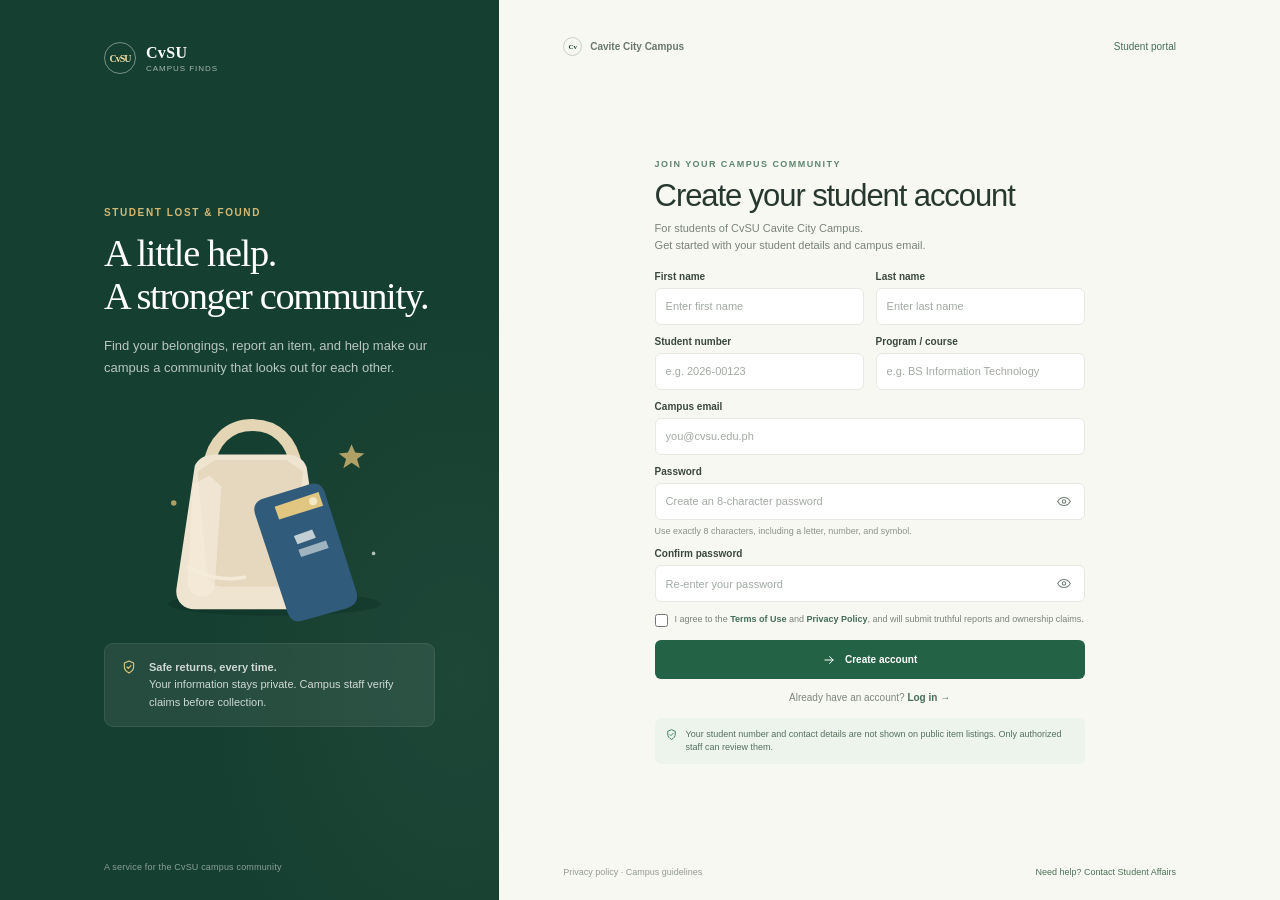
==== register.html @ 8b63ada3 "Add files via upload" ====
<!doctype html>
<html lang="en">
<head>
  <meta charset="utf-8">
  <meta name="viewport" content="width=device-width, initial-scale=1">
  <meta name="theme-color" content="#153f30">
  <title>Create an account | Campus Finds</title>
  <link rel="stylesheet" href="style.css">
</head>
<body>
  <div class="page">
    <aside class="story" aria-labelledby="story-heading">
      <a class="brand" href="index.html" aria-label="Campus Finds home">
        <span class="brand-seal" aria-hidden="true">CvSU</span>
        <span class="brand-copy">
          <span class="brand-name">CvSU</span>
          <span class="brand-caption">Campus Finds</span>
        </span>
      </a>

      <div class="story-content">
        <p class="eyebrow">Student lost &amp; found</p>
        <h1 id="story-heading">A little help.<br>A stronger community.</h1>
        <p class="story-description">Find your belongings, report an item, and help make our campus a community that looks out for each other.</p>

        <svg class="illustration" viewBox="0 0 360 245" role="img" aria-labelledby="illustration-title">
          <title id="illustration-title">A canvas tote bag and a found student ID card</title>
          <ellipse cx="185" cy="218" rx="116" ry="13" fill="#092a20" opacity=".35"/>
          <path d="M113 69c4-29 22-46 48-46s43 17 48 46" fill="none" stroke="#e4d5b4" stroke-width="13" stroke-linecap="round"/>
          <path d="M98 67c4-8 12-12 22-12h78c11 0 19 5 22 14l20 132c2 13-7 23-20 23H98c-13 0-22-10-20-23L98 67Z" fill="#eee4cf"/>
          <path d="m101 74 19-13h78l18 13-11 110c-1 9-7 15-16 15h-62c-9 0-15-6-16-15L101 74Z" fill="#e5d8bf"/>
          <path d="m96 88 18-10 13 12-7 106c-1 8-4 13-11 14-10 1-20-5-19-17L96 88Z" fill="#f5ecda" opacity=".7"/>
          <path d="M219 89c10-5 18-2 21 8l34 107c3 10-1 16-11 19l-46 13c-9 3-15 0-18-9l-35-106c-3-9 0-15 9-18l46-14Z" fill="#315b7a"/>
          <path d="m185 112 48-16 5 15-48 15-5-14Z" fill="#e0c681"/>
          <circle cx="227" cy="106" r="4.4" fill="#f4e7c4"/>
          <path d="m206 144 20-7 4 9-20 7-4-9Z" fill="#dce5e6" opacity=".85"/>
          <path d="m211 159 30-10 3 8-30 10-3-8Z" fill="#dce5e6" opacity=".65"/>
          <path d="M91 178c21 12 41 15 61 11" fill="none" stroke="#f5ecda" stroke-width="4" stroke-linecap="round" opacity=".9"/>
          <path d="m269 44 4 9 10 1-8 6 3 10-9-6-9 6 3-10-8-6 10-1 4-9Z" fill="#d4b873" opacity=".8"/>
          <circle cx="75" cy="108" r="3" fill="#d4b873" opacity=".8"/>
          <circle cx="293" cy="163" r="2" fill="#fff" opacity=".65"/>
        </svg>

        <div class="story-note">
          <span class="note-icon" aria-hidden="true">
            <svg viewBox="0 0 24 24" fill="none">
              <path d="M12 3 5 6v5c0 4.7 2.9 8.1 7 10 4.1-1.9 7-5.3 7-10V6l-7-3Z" stroke="currentColor" stroke-width="1.6" stroke-linejoin="round"/>
              <path d="m9 12 2 2 4-4" stroke="currentColor" stroke-width="1.6" stroke-linecap="round" stroke-linejoin="round"/>
            </svg>
          </span>
          <span><strong>Safe returns, every time.</strong><br>Your information stays private. Campus staff verify claims before collection.</span>
        </div>
      </div>

      <footer class="story-footer">A service for the CvSU campus community</footer>
    </aside>

    <main class="main">
      <header class="topbar">
        <span class="topbar-campus"><span class="mini-seal" aria-hidden="true">Cv</span> Cavite City Campus</span>
        <a href="index.html">Student portal</a>
      </header>

      <section class="login-area register-area" aria-labelledby="register-heading">
        <div class="register-card">
          <p class="eyebrow">Join your campus community</p>
          <h2 id="register-heading">Create your student account</h2>
          <p class="login-intro">For students of CvSU Cavite City Campus.<br>Get started with your student details and campus email.</p>

          <form id="register-form">
            <div class="register-grid">
              <div class="field">
                <label for="first-name">First name</label>
                <input id="first-name" name="firstName" type="text" autocomplete="given-name" placeholder="Enter first name" required>
              </div>

              <div class="field">
                <label for="last-name">Last name</label>
                <input id="last-name" name="lastName" type="text" autocomplete="family-name" placeholder="Enter last name" required>
              </div>

              <div class="field">
                <label for="student-number">Student number</label>
                <input id="student-number" name="studentNumber" type="text" autocomplete="off" placeholder="e.g. 2026-00123" required>
              </div>

              <div class="field">
                <label for="program">Program / course</label>
                <input id="program" name="program" type="text" autocomplete="organization-title" placeholder="e.g. BS Information Technology" required>
              </div>
            </div>

            <div class="field">
              <label for="campus-email">Campus email</label>
              <input id="campus-email" name="email" type="email" autocomplete="email" placeholder="you@cvsu.edu.ph" pattern=".+@cvsu\.edu\.ph" title="Use your CvSU campus email address." required>
            </div>

            <div class="field">
              <label for="register-password">Password</label>
              <div class="input-wrap">
                <input class="password-input" id="register-password" name="password" type="password" autocomplete="new-password" placeholder="Create an 8-character password" minlength="8" maxlength="8" pattern="(?=.{8}$)(?=.*[A-Za-z])(?=.*[0-9])(?=.*[^A-Za-z0-9]).{8}" title="Use exactly 8 characters, including a letter, number, and symbol." required>
                <button class="visibility-toggle" type="button" data-password-target="register-password" aria-label="Show password" aria-pressed="false">
                  <svg viewBox="0 0 24 24" fill="none" aria-hidden="true">
                    <path d="M2.5 12s3.3-6 9.5-6 9.5 6 9.5 6-3.3 6-9.5 6-9.5-6-9.5-6Z" stroke="currentColor" stroke-width="1.6" stroke-linejoin="round"/>
                    <circle cx="12" cy="12" r="2.5" stroke="currentColor" stroke-width="1.6"/>
                  </svg>
                </button>
              </div>
              <p class="field-hint">Use exactly 8 characters, including a letter, number, and symbol.</p>
            </div>

            <div class="field">
              <label for="confirm-password">Confirm password</label>
              <div class="input-wrap">
                <input class="password-input" id="confirm-password" name="confirmPassword" type="password" autocomplete="new-password" placeholder="Re-enter your password" minlength="8" maxlength="8" required>
                <button class="visibility-toggle" type="button" data-password-target="confirm-password" aria-label="Show password" aria-pressed="false">
                  <svg viewBox="0 0 24 24" fill="none" aria-hidden="true">
                    <path d="M2.5 12s3.3-6 9.5-6 9.5 6 9.5 6-3.3 6-9.5 6-9.5-6-9.5-6Z" stroke="currentColor" stroke-width="1.6" stroke-linejoin="round"/>
                    <circle cx="12" cy="12" r="2.5" stroke="currentColor" stroke-width="1.6"/>
                  </svg>
                </button>
              </div>
            </div>

            <label class="terms-consent" for="terms-consent">
              <input id="terms-consent" name="termsConsent" type="checkbox" required>
              <span>I agree to the <a href="#terms">Terms of Use</a> and <a href="#privacy">Privacy Policy</a>, and will submit truthful reports and ownership claims.</span>
            </label>

            <button class="submit-button" type="submit">
              <svg viewBox="0 0 24 24" fill="none" aria-hidden="true">
                <path d="M5 12h14m-6-6 6 6-6 6" stroke="currentColor" stroke-width="1.7" stroke-linecap="round" stroke-linejoin="round"/>
              </svg>
              Create account
            </button>
            <p class="form-message" id="register-message" role="status" aria-live="polite"></p>
          </form>

          <p class="signup-prompt">Already have an account? <a class="text-link" href="index.html">Log in →</a></p>

          <div class="register-note">
            <svg viewBox="0 0 24 24" fill="none" aria-hidden="true">
              <path d="M12 3 5 6v5c0 4.7 2.9 8.1 7 10 4.1-1.9 7-5.3 7-10V6l-7-3Z" stroke="currentColor" stroke-width="1.6" stroke-linejoin="round"/>
              <path d="m9 12 2 2 4-4" stroke="currentColor" stroke-width="1.6" stroke-linecap="round" stroke-linejoin="round"/>
            </svg>
            <span>Your student number and contact details are not shown on public item listings. Only authorized staff can review them.</span>
          </div>
        </div>
      </section>

      <footer class="main-footer">
        <span>Privacy policy · Campus guidelines</span>
        <span class="terms"><a href="#help">Need help? Contact Student Affairs</a></span>
      </footer>
    </main>
  </div>

  <script>
    const accountsStorageKey = "campus-finds-accounts";
    const profileStorageKey = "campus-finds-student-profile";
    const registerForm = document.querySelector("#register-form");
    const passwordInput = document.querySelector("#register-password");
    const confirmPasswordInput = document.querySelector("#confirm-password");
    const registerMessage = document.querySelector("#register-message");

    document.querySelectorAll("[data-password-target]").forEach((toggle) => {
      toggle.addEventListener("click", () => {
        const target = document.getElementById(toggle.dataset.passwordTarget);
        const showingPassword = target.type === "password";
        target.type = showingPassword ? "text" : "password";
        toggle.setAttribute("aria-pressed", String(showingPassword));
        toggle.setAttribute("aria-label", showingPassword ? "Hide password" : "Show password");
      });
    });

    confirmPasswordInput.addEventListener("input", () => {
      confirmPasswordInput.setCustomValidity(
        confirmPasswordInput.value === passwordInput.value ? "" : "Passwords do not match."
      );
    });

    passwordInput.addEventListener("input", () => {
      confirmPasswordInput.dispatchEvent(new Event("input"));
    });

    function readAccounts() {
      const savedAccounts = localStorage.getItem(accountsStorageKey);
      if (!savedAccounts) {
        return [];
      }

      const accounts = JSON.parse(savedAccounts);
      if (!Array.isArray(accounts)) {
        throw new Error("Saved account data has an unexpected format.");
      }
      return accounts;
    }

    async function hashPassword(password, salt) {
      const encoded = new TextEncoder().encode(`${salt}:${password}`);
      const digest = await crypto.subtle.digest("SHA-256", encoded);
      return Array.from(new Uint8Array(digest), (byte) => byte.toString(16).padStart(2, "0")).join("");
    }

    registerForm.addEventListener("submit", async (event) => {
      event.preventDefault();
      registerMessage.textContent = "";
      registerMessage.classList.remove("error");

      if (passwordInput.value !== confirmPasswordInput.value) {
        confirmPasswordInput.setCustomValidity("Passwords do not match.");
        confirmPasswordInput.reportValidity();
        return;
      }

      try {
        const formData = new FormData(registerForm);
        const profile = {
          firstName: String(formData.get("firstName")).trim(),
          lastName: String(formData.get("lastName")).trim(),
          studentNumber: String(formData.get("studentNumber")).trim(),
          program: String(formData.get("program")).trim(),
          email: String(formData.get("email")).trim().toLowerCase()
        };
        const accounts = readAccounts();

        if (accounts.some((account) => account.email === profile.email)) {
          registerMessage.textContent = "An account with this email already exists. Please log in instead.";
          registerMessage.classList.add("error");
          return;
        }
        if (accounts.some((account) => account.studentNumber === profile.studentNumber)) {
          registerMessage.textContent = "An account with this student number already exists.";
          registerMessage.classList.add("error");
          return;
        }

        const saltBytes = crypto.getRandomValues(new Uint8Array(16));
        const salt = Array.from(saltBytes, (byte) => byte.toString(16).padStart(2, "0")).join("");
        const passwordHash = await hashPassword(passwordInput.value, salt);
        accounts.push({ ...profile, salt, passwordHash });
        localStorage.setItem(accountsStorageKey, JSON.stringify(accounts));
        localStorage.setItem(profileStorageKey, JSON.stringify(profile));
        window.location.href = "index.html?registered=1";
      } catch (error) {
        console.error("Unable to register the student account.", error);
        registerMessage.textContent = "Could not create your account in this browser. Check browser storage settings and try again.";
        registerMessage.classList.add("error");
      }
    });
  </script>
</body>
</html>
---- style.css ----
:root {
  color-scheme: light;
  --forest: #153f30;
  --forest-deep: #103629;
  --cream: #f8f8f2;
  --ink: #26372f;
  --muted: #78837b;
  --line: #e5e9e2;
  --gold: #d4b873;
  font-family: Inter, "Segoe UI", Arial, sans-serif;
  font-synthesis: none;
  text-rendering: optimizeLegibility;
  -webkit-font-smoothing: antialiased;
  -moz-osx-font-smoothing: grayscale;
}

* {
  box-sizing: border-box;
}

body {
  min-width: 320px;
  min-height: 100vh;
  margin: 0;
  color: var(--ink);
  background: var(--cream);
}

a {
  color: inherit;
}

button,
input {
  font: inherit;
}

.page {
  display: grid;
  grid-template-columns: minmax(320px, 39%) 1fr;
  min-height: 100vh;
}

.story {
  position: relative;
  display: flex;
  min-height: 100vh;
  flex-direction: column;
  overflow: hidden;
  padding: 42px clamp(32px, 5vw, 76px) 28px;
  color: #fff;
  background:
    radial-gradient(ellipse at 92% 75%, rgb(255 255 255 / 4%), transparent 40%),
    var(--forest);
}

.brand {
  display: inline-flex;
  width: fit-content;
  align-items: center;
  gap: 10px;
  color: inherit;
  text-decoration: none;
}

.brand-seal {
  display: grid;
  width: 32px;
  height: 32px;
  place-items: center;
  border: 1px solid rgb(255 255 255 / 42%);
  border-radius: 50%;
  color: #f0dda3;
  font-family: Georgia, serif;
  font-size: 10px;
  font-weight: 700;
  letter-spacing: -1px;
}

.brand-copy {
  display: grid;
  gap: 2px;
}

.brand-name {
  font-family: Georgia, "Times New Roman", serif;
  font-size: 16px;
  font-weight: 700;
  letter-spacing: .02em;
}

.brand-caption {
  color: rgb(255 255 255 / 62%);
  font-size: 8px;
  letter-spacing: .12em;
  text-transform: uppercase;
}

.story-content {
  width: min(100%, 390px);
  margin: auto 0;
  padding: 46px 0 20px;
}

.eyebrow {
  margin: 0 0 14px;
  color: var(--gold);
  font-size: 10px;
  font-weight: 700;
  letter-spacing: .16em;
  text-transform: uppercase;
}

.story h1 {
  max-width: 350px;
  margin: 0;
  font-family: Georgia, "Times New Roman", serif;
  font-size: clamp(30px, 3vw, 43px);
  font-weight: 500;
  letter-spacing: -.035em;
  line-height: 1.12;
}

.story-description {
  max-width: 340px;
  margin: 17px 0 0;
  color: rgb(255 255 255 / 70%);
  font-size: 13px;
  line-height: 1.75;
}

.illustration {
  display: block;
  width: min(100%, 330px);
  height: auto;
  margin: 24px auto 14px;
  overflow: visible;
}

.story-note {
  display: flex;
  max-width: 350px;
  align-items: flex-start;
  gap: 12px;
  padding: 15px 16px;
  border: 1px solid rgb(255 255 255 / 8%);
  border-radius: 9px;
  background: rgb(255 255 255 / 7%);
  color: rgb(255 255 255 / 78%);
  font-size: 11px;
  line-height: 1.6;
}

.note-icon {
  flex: 0 0 auto;
  color: #e4cf8b;
}

.note-icon svg {
  display: block;
  width: 16px;
  height: 16px;
}

.story-footer {
  margin-top: 28px;
  color: rgb(255 255 255 / 50%);
  font-size: 9px;
  letter-spacing: .02em;
}

.main {
  display: flex;
  min-width: 0;
  min-height: 100vh;
  flex-direction: column;
  padding: 37px clamp(30px, 5vw, 76px) 23px;
  background: var(--cream);
}

.topbar {
  display: flex;
  align-items: center;
  justify-content: space-between;
  color: #68786e;
  font-size: 10px;
}

.topbar-campus {
  display: inline-flex;
  align-items: center;
  gap: 8px;
  font-weight: 600;
}

.mini-seal {
  display: inline-grid;
  width: 19px;
  height: 19px;
  place-items: center;
  border: 1px solid #c7d0c7;
  border-radius: 50%;
  color: var(--forest);
  font-family: Georgia, serif;
  font-size: 7px;
  font-weight: 700;
}

.topbar a,
.text-link {
  color: #456e59;
  text-decoration: none;
}

.login-portals {
  display: inline-flex;
  align-items: center;
  gap: 14px;
}

.login-portals a:last-child {
  color: #7a806d;
  font-size: 9px;
}

.topbar a:hover,
.text-link:hover,
.terms a:hover {
  text-decoration: underline;
  text-underline-offset: 3px;
}

.login-area {
  display: grid;
  flex: 1;
  align-items: center;
  justify-items: center;
  padding: 54px 0;
}

.login-card {
  width: min(100%, 400px);
}

.register-area {
  padding: 26px 0;
}

.register-card {
  width: min(100%, 430px);
}

.register-card .eyebrow {
  margin-bottom: 9px;
  color: #5c866c;
  font-size: 9px;
}

.register-card h2 {
  margin: 0;
  color: #26382f;
  font-size: clamp(25px, 2.5vw, 31px);
  font-weight: 500;
  letter-spacing: -.035em;
  line-height: 1.15;
}

.register-card .login-intro {
  margin: 7px 0 16px;
  font-size: 11px;
  line-height: 1.55;
}

.register-grid {
  display: grid;
  grid-template-columns: repeat(2, minmax(0, 1fr));
  column-gap: 12px;
}

.register-card .field {
  margin-bottom: 11px;
}

.register-card .field label {
  margin-bottom: 6px;
  font-size: 10px;
}

.register-card .field input[type="email"],
.register-card .field input[type="password"],
.register-card .field input[type="text"] {
  height: 37px;
  padding: 0 10px;
  font-size: 11px;
}

.register-card .password-input {
  padding-right: 40px !important;
}

.register-card .visibility-toggle {
  right: 8px;
}

.field-hint {
  margin: 5px 0 0;
  color: #89938b;
  font-size: 9px;
  line-height: 1.4;
}

.terms-consent {
  display: flex;
  align-items: flex-start;
  gap: 7px;
  margin: 2px 0 13px;
  color: #78837b;
  font-size: 9px;
  line-height: 1.45;
}

.terms-consent input {
  flex: 0 0 auto;
  width: 13px;
  height: 13px;
  margin: 1px 0 0;
  accent-color: var(--forest);
}

.terms-consent a {
  color: #456e59;
  font-weight: 600;
  text-decoration: none;
}

.register-card .submit-button {
  min-height: 39px;
  font-size: 10px;
}

.register-card .signup-prompt {
  margin-top: 13px;
}

.register-note {
  display: flex;
  align-items: flex-start;
  gap: 8px;
  margin-top: 15px;
  padding: 10px;
  border-radius: 6px;
  background: #edf4eb;
  color: #54715d;
  font-size: 9px;
  line-height: 1.45;
}

.register-note svg {
  flex: 0 0 auto;
  width: 13px;
  height: 13px;
  color: #28734e;
}

.login-card .eyebrow {
  margin-bottom: 10px;
  color: #5c866c;
  font-size: 9px;
}

.login-card h2 {
  margin: 0;
  color: #26382f;
  font-family: Georgia, "Times New Roman", serif;
  font-size: clamp(28px, 3vw, 37px);
  font-weight: 500;
  letter-spacing: -.035em;
  line-height: 1.15;
}

.login-intro {
  margin: 9px 0 27px;
  color: var(--muted);
  font-size: 12px;
  line-height: 1.7;
}

.field {
  margin-bottom: 18px;
}

.field label {
  display: block;
  margin-bottom: 8px;
  color: #39483f;
  font-size: 11px;
  font-weight: 650;
}

.input-wrap {
  position: relative;
}

.field input[type="email"],
.field input[type="password"],
.field input[type="text"] {
  display: block;
  width: 100%;
  height: 43px;
  padding: 0 13px;
  border: 1px solid var(--line);
  border-radius: 6px;
  outline: none;
  background: #fff;
  color: #28382f;
  font-size: 12px;
  transition: border-color .15s ease, box-shadow .15s ease;
}

.field input::placeholder {
  color: #a2aaa3;
}

.field input:focus {
  border-color: #6f947c;
  box-shadow: 0 0 0 3px rgb(72 117 87 / 12%);
}

.password-input {
  padding-right: 49px !important;
}

.visibility-toggle {
  position: absolute;
  top: 50%;
  right: 12px;
  display: inline-grid;
  width: 25px;
  height: 25px;
  place-items: center;
  padding: 0;
  transform: translateY(-50%);
  border: 0;
  background: transparent;
  color: #718077;
  cursor: pointer;
}

.visibility-toggle svg {
  width: 16px;
  height: 16px;
}

.form-options {
  display: flex;
  align-items: center;
  justify-content: space-between;
  gap: 12px;
  margin: 1px 0 21px;
  font-size: 10px;
}

.remember {
  display: inline-flex;
  align-items: center;
  gap: 7px;
  color: #67736b;
  cursor: pointer;
}

.remember input {
  width: 13px;
  height: 13px;
  margin: 0;
  accent-color: var(--forest);
}

.text-link {
  font-size: 10px;
  font-weight: 600;
}

.submit-button {
  display: inline-flex;
  width: 100%;
  min-height: 45px;
  align-items: center;
  justify-content: center;
  gap: 9px;
  border: 0;
  border-radius: 6px;
  background: #246246;
  color: #fff;
  cursor: pointer;
  font-size: 11px;
  font-weight: 650;
  transition: background .15s ease, transform .15s ease;
}

.submit-button:hover {
  background: #1b5139;
}

.submit-button:active {
  transform: translateY(1px);
}

.submit-button svg {
  width: 14px;
  height: 14px;
}

.form-message {
  min-height: 0;
  margin: 0;
  color: #9b4c36;
  font-size: 11px;
  line-height: 1.5;
}

.form-message.success {
  color: #32704b;
}

.form-message:not(:empty) {
  margin-top: 12px;
}

.signup-prompt {
  margin: 21px 0 0;
  color: #7d877f;
  font-size: 10px;
  text-align: center;
}

.signup-prompt a {
  font-weight: 650;
}

.security-note {
  display: flex;
  align-items: flex-start;
  gap: 9px;
  margin-top: 29px;
  color: #89938b;
  font-size: 9px;
  line-height: 1.6;
}

.security-note svg {
  flex: 0 0 auto;
  width: 14px;
  height: 14px;
  margin-top: 1px;
  color: #67836e;
}

.main-footer {
  display: flex;
  align-items: center;
  justify-content: space-between;
  gap: 20px;
  color: #929b92;
  font-size: 9px;
}

.main-footer a {
  color: #4b7358;
  text-decoration: none;
}

:focus-visible {
  outline: 3px solid #b5a05f;
  outline-offset: 3px;
}

@media (min-width: 1200px) {
  .story {
    padding-left: max(64px, calc((100vw - 1200px) / 2 + 64px));
  }

  .main {
    padding-right: max(64px, calc((100vw - 1200px) / 2 + 64px));
  }
}

@media (max-width: 760px) {
  .page {
    grid-template-columns: minmax(270px, 40%) 1fr;
  }

  .story {
    padding: 30px 25px 22px;
  }

  .main {
    padding: 28px 25px 20px;
  }

  .illustration {
    margin-top: 12px;
  }

  .login-area {
    padding: 38px 0;
  }

  .register-area {
    padding: 30px 0;
  }
}

@media (max-width: 600px) {
  .page {
    display: flex;
    flex-direction: column;
  }

  .story {
    min-height: auto;
    padding: 24px 24px 22px;
  }

  .story-content {
    width: 100%;
    margin: 30px 0 0;
    padding: 0;
  }

  .story h1 {
    max-width: 320px;
    font-size: 32px;
  }

  .story-description {
    max-width: 420px;
    margin-top: 10px;
    font-size: 12px;
  }

  .illustration {
    position: absolute;
    right: 12px;
    bottom: 7px;
    width: 145px;
    margin: 0;
    opacity: .92;
  }

  .story-note,
  .story-footer {
    display: none;
  }

  .main {
    min-height: 620px;
    flex: 1;
    padding: 24px 24px 18px;
  }

  .register-grid {
    column-gap: 10px;
  }

  .login-area {
    padding: 46px 0;
  }

  .login-card h2 {
    font-size: 32px;
  }

  .main-footer {
    flex-wrap: wrap;
    font-size: 8px;
  }
}

@media (max-width: 380px) {
  .story {
    padding-right: 18px;
    padding-left: 18px;
  }

  .main {
    padding-right: 18px;
    padding-left: 18px;
  }

  .illustration {
    right: -14px;
    width: 125px;
    opacity: .7;
  }
}

.dashboard-body {
  min-width: 320px;
  background: #f4f6f2;
}

.dashboard {
  display: grid;
  min-height: 100vh;
  grid-template-columns: 218px minmax(0, 1fr);
}

.dashboard-sidebar {
  position: sticky;
  top: 0;
  display: flex;
  height: 100vh;
  flex-direction: column;
  padding: 25px 18px 15px;
  background: #153f30;
  color: #fff;
}

.dashboard-sidebar .brand {
  margin: 0 4px 32px;
}

.dashboard-sidebar .brand-name {
  font-family: inherit;
  font-size: 18px;
}

.dashboard-campus-tag {
  color: #e2ca82;
  font-size: 7px;
  font-weight: 500;
  text-transform: uppercase;
}

.dashboard-sidebar .brand-caption {
  font-size: 8px;
  line-height: 1.6;
  letter-spacing: .02em;
  text-transform: none;
}

.dashboard-nav-group {
  display: grid;
  gap: 12px;
}

.dashboard-product {
  display: grid;
  gap: 5px;
  padding: 0 4px 10px;
  color: #fff;
  text-decoration: none;
}

.dashboard-product strong {
  font-size: 13px;
}

.dashboard-product span,
.dashboard-nav-label {
  color: #b8c9bf;
  font-size: 8px;
  text-transform: uppercase;
}

.dashboard-nav-label {
  margin: 0 4px -5px;
  color: #d2c280;
}

.dashboard-nav {
  display: grid;
  gap: 5px;
}

.dashboard-nav a {
  display: flex;
  min-height: 33px;
  align-items: center;
  gap: 9px;
  padding: 0 10px;
  border-radius: 5px;
  color: #d4e0d8;
  font-size: 10px;
  text-decoration: none;
}

.dashboard-nav a span {
  width: 14px;
  font-size: 14px;
  text-align: center;
}

.dashboard-nav a:hover,
.dashboard-nav a.active {
  background: #285b43;
  color: #fff;
}

.dashboard-sidebar-bottom {
  margin-top: auto;
}

.dashboard-tip {
  display: grid;
  gap: 8px;
  padding: 11px;
  border: 1px solid rgb(255 255 255 / 9%);
  border-radius: 7px;
  background: rgb(255 255 255 / 5%);
  font-size: 9px;
}

.dashboard-tip > span {
  color: #dec87b;
  font-size: 16px;
}

.dashboard-tip p {
  margin: 0;
  color: #bfd0c6;
  line-height: 1.5;
}

.dashboard-tip a,
.dashboard-help {
  color: #d5c57f;
  font-size: 8px;
  text-decoration: none;
}

.dashboard-help {
  display: block;
  margin: 15px 3px 0;
  color: #b8c9bf;
}

.dashboard-main {
  min-width: 0;
}

.dashboard-topbar {
  display: flex;
  min-height: 56px;
  align-items: center;
  justify-content: space-between;
  gap: 15px;
  padding: 0 28px;
  border-bottom: 1px solid #e8ebe5;
  background: #fff;
}

.dashboard-campus-name,
.dashboard-user {
  display: flex;
  align-items: center;
  gap: 9px;
  color: #45584c;
  font-size: 9px;
}

.admin-portal-link {
  color: #55755e;
  font-size: 8px;
  text-decoration: none;
}

.admin-portal-link:hover {
  text-decoration: underline;
}

.dashboard-topbar .mini-seal {
  width: 17px;
  height: 17px;
}

.portal-pill {
  padding: 4px 7px;
  border-radius: 9px;
  background: #edf4eb;
  color: #55755e;
  font-size: 7px;
}

.dashboard-user {
  gap: 10px;
}

.dashboard-profile-link {
  display: flex;
  align-items: center;
  gap: 8px;
  border-radius: 5px;
  color: inherit;
  text-decoration: none;
}

.dashboard-profile-link:hover .user-name {
  color: #286345;
}

.notification-button {
  border: 0;
  background: transparent;
  color: #68786e;
  cursor: pointer;
}

.user-avatar {
  display: grid;
  width: 23px;
  height: 23px;
  place-items: center;
  border-radius: 50%;
  background: #e7f0e7;
  color: #315c43;
  font-size: 9px;
}

.user-name {
  color: #34453b;
  font-size: 9px;
}

.user-name small {
  display: block;
  margin-top: 2px;
  color: #89938b;
  font-size: 7px;
}

.profile-page {
  width: min(100%, 620px);
  margin: 0 auto;
}

.profile-page h1 {
  margin: 0;
  color: #283d32;
  font-size: 22px;
  font-weight: 500;
}

.profile-intro {
  margin: 6px 0 18px;
  color: #879188;
  font-size: 10px;
  line-height: 1.5;
}

.profile-card {
  padding: 20px;
  border: 1px solid #e7ebe5;
  border-radius: 8px;
  background: #fff;
}

.profile-card-heading {
  display: flex;
  align-items: center;
  gap: 12px;
  margin-bottom: 18px;
  padding-bottom: 16px;
  border-bottom: 1px solid #edf0eb;
}

.profile-avatar-large {
  display: grid;
  width: 42px;
  height: 42px;
  flex: 0 0 auto;
  place-items: center;
  border-radius: 50%;
  background: #e7f0e7;
  color: #315c43;
  font-size: 17px;
  font-weight: 600;
}

.profile-card-heading h2 {
  margin: 0;
  color: #34483a;
  font-size: 13px;
}

.profile-card-heading p {
  margin: 4px 0 0;
  color: #89938b;
  font-size: 9px;
}

.profile-form-grid {
  display: grid;
  grid-template-columns: repeat(2, minmax(0, 1fr));
  gap: 0 14px;
}

.profile-card .field {
  margin-bottom: 15px;
}

.profile-card .field label {
  margin-bottom: 6px;
  font-size: 10px;
}

.profile-card .field input {
  height: 39px;
  padding: 0 10px;
  border: 1px solid var(--line);
  border-radius: 6px;
  outline: none;
  background: #fff;
  color: #28382f;
  font-size: 11px;
}

.profile-card .field input:focus {
  border-color: #6f947c;
  box-shadow: 0 0 0 3px rgb(72 117 87 / 12%);
}

.profile-actions {
  display: flex;
  align-items: center;
  gap: 12px;
  margin-top: 2px;
}

.profile-actions .submit-button {
  width: auto;
  min-width: 145px;
  padding: 0 16px;
}

.profile-message {
  margin: 0;
  color: #32704b;
  font-size: 9px;
  line-height: 1.5;
}

.profile-message:not(:empty) {
  margin-top: 12px;
}

.profile-message.error {
  color: #9b4c36;
}

.profile-back-link {
  color: #456e59;
  font-size: 10px;
  text-decoration: none;
}

.profile-notice {
  margin: 13px 0 0;
  padding: 10px;
  border-radius: 6px;
  background: #edf4eb;
  color: #54715d;
  font-size: 9px;
  line-height: 1.5;
}

.logout-link {
  color: #68786e;
  font-size: 8px;
  text-decoration: none;
}

.dashboard-content {
  width: min(100%, 1160px);
  margin: 0 auto;
  padding: 23px 28px 16px;
}

.dashboard-heading {
  display: flex;
  align-items: flex-end;
  justify-content: space-between;
  gap: 15px;
  margin-bottom: 17px;
}

.dashboard-eyebrow {
  margin: 0 0 5px;
  color: #4b795a;
  font-size: 8px;
  font-weight: 700;
  letter-spacing: .06em;
  text-transform: uppercase;
}

.dashboard-heading h1 {
  margin: 0;
  color: #283d32;
  font-size: 22px;
  font-weight: 500;
}

.dashboard-subtitle {
  margin: 5px 0 0;
  color: #879188;
  font-size: 9px;
}

.dashboard-date {
  color: #8a948c;
  font-size: 8px;
}

.dashboard-hero {
  position: relative;
  display: flex;
  min-height: 116px;
  align-items: center;
  overflow: hidden;
  padding: 18px 22px;
  border-radius: 8px;
  background: #153f30;
  color: white;
}

.dashboard-hero h2 {
  margin: 0;
  font-size: 16px;
  font-weight: 600;
}

.dashboard-hero p {
  margin: 7px 0 11px;
  color: #d0ddd4;
  font-size: 8px;
  line-height: 1.6;
}

.hero-decoration {
  position: absolute;
  right: 45px;
  bottom: -28px;
  display: grid;
  width: 126px;
  height: 126px;
  place-items: center;
  border: 1px solid rgb(255 255 255 / 17%);
  border-radius: 50%;
  color: rgb(255 255 255 / 16%);
  font-family: Georgia, serif;
  font-size: 26px;
}

.dashboard-stats {
  display: grid;
  grid-template-columns: repeat(4, minmax(0, 1fr));
  gap: 10px;
  margin: 12px 0 15px;
}

.stat-card {
  display: flex;
  min-height: 66px;
  align-items: flex-start;
  gap: 9px;
  padding: 10px;
  border: 1px solid #e7ebe5;
  border-radius: 7px;
  background: #fff;
}

.stat-icon {
  display: grid;
  width: 19px;
  height: 19px;
  flex: 0 0 auto;
  place-items: center;
  border-radius: 5px;
  font-size: 10px;
}

.stat-icon.green {
  background: #e9f2e9;
  color: #4c805b;
}

.stat-icon.blue {
  background: #edf3f4;
  color: #537c80;
}

.stat-icon.gold {
  background: #f5f0e5;
  color: #9a7840;
}

.stat-card p,
.stat-card small {
  display: block;
  margin: 0;
  color: #89938b;
  font-size: 7px;
}

.stat-card strong {
  display: block;
  margin: 3px 0;
  color: #2e4437;
  font-size: 17px;
  font-weight: 600;
  line-height: 1;
}

.dashboard-columns {
  display: grid;
  grid-template-columns: minmax(0, 1.8fr) minmax(180px, .9fr);
  gap: 12px;
}

.reported-section,
.updates-section {
  min-width: 0;
}

.section-heading {
  display: flex;
  min-height: 23px;
  align-items: flex-start;
  justify-content: space-between;
  gap: 10px;
}

.section-heading h2 {
  margin: 0;
  color: #33483a;
  font-size: 11px;
  font-weight: 650;
}

.section-heading a,
.updates-link {
  color: #37724e;
  font-size: 7px;
  font-weight: 600;
  text-decoration: none;
}

.empty-items,
.empty-updates {
  display: flex;
  min-height: 151px;
  flex-direction: column;
  align-items: center;
  justify-content: center;
  padding: 15px;
  border: 1px dashed #dce4da;
  border-radius: 7px;
  background: #fff;
  text-align: center;
}

.empty-items-icon {
  display: grid;
  width: 32px;
  height: 32px;
  place-items: center;
  border-radius: 50%;
  background: #eff4ed;
  color: #598064;
  font-size: 18px;
}

.empty-items h3 {
  margin: 9px 0 4px;
  color: #405548;
  font-size: 10px;
  font-weight: 600;
}

.empty-items p,
.empty-updates small {
  max-width: 240px;
  margin: 0;
  color: #89938b;
  font-size: 8px;
  line-height: 1.5;
}

.empty-items > a {
  margin-top: 9px;
  color: #33734e;
  font-size: 8px;
  font-weight: 600;
  text-decoration: none;
}

.empty-updates {
  min-height: 118px;
  align-items: flex-start;
  padding: 14px;
  border-style: solid;
  text-align: left;
}

.empty-updates > span {
  color: #598064;
  font-size: 15px;
}

.empty-updates p {
  margin: 7px 0 4px;
  color: #405548;
  font-size: 9px;
  font-weight: 600;
}

.dashboard-guide {
  display: flex;
  min-height: 41px;
  align-items: center;
  justify-content: space-between;
  gap: 12px;
  margin-top: 14px;
  padding: 8px 12px;
  border-radius: 6px;
  background: #eaf2e8;
  color: #57715c;
  font-size: 7px;
}

.dashboard-guide strong {
  margin-right: auto;
  color: #3e6149;
}

.guide-shield {
  color: #37734f;
  font-size: 13px;
}

.dashboard-footer {
  display: flex;
  justify-content: space-between;
  gap: 10px;
  margin-top: 16px;
  color: #929b92;
  font-size: 7px;
}

.dashboard-footer a {
  color: #52745d;
  text-decoration: none;
}

.admin-dashboard-body {
  background: #f4f6f2;
}

.admin-export-link {
  display: inline-flex;
  flex: 0 0 auto;
  align-items: center;
  gap: 7px;
  padding: 8px 10px;
  border: 1px solid #dce7dd;
  border-radius: 5px;
  background: #fff;
  color: #3d7551;
  font-size: 8px;
  font-weight: 600;
  text-decoration: none;
}

.admin-export-link:hover {
  background: #f3f8f2;
}

.admin-demo-notice {
  margin: 0 0 12px;
  padding: 9px 11px;
  border: 1px solid #e8dfc4;
  border-radius: 6px;
  background: #fbf8ef;
  color: #76643a;
  font-size: 8px;
  line-height: 1.5;
}

.admin-data-error {
  margin: 0 0 12px;
  padding: 10px 12px;
  border: 1px solid #edc9c0;
  border-radius: 6px;
  background: #fff3ef;
  color: #914632;
  font-size: 9px;
}

.admin-data-error[hidden],
.admin-panel [hidden] {
  display: none;
}

.admin-stats {
  margin-top: 0;
}

.admin-panel {
  min-width: 0;
  margin-top: 14px;
  padding: 14px;
  border: 1px solid #e7ebe5;
  border-radius: 7px;
  background: #fff;
}

.admin-panel-heading {
  display: flex;
  align-items: flex-start;
  justify-content: space-between;
  gap: 12px;
  margin-bottom: 12px;
}

.admin-panel-heading h2 {
  margin: 0;
  color: #33483a;
  font-size: 11px;
  font-weight: 650;
}

.admin-panel-heading p {
  margin: 4px 0 0;
  color: #89938b;
  font-size: 8px;
  line-height: 1.5;
}

.admin-count-pill {
  flex: 0 0 auto;
  padding: 4px 7px;
  border-radius: 10px;
  background: #edf4eb;
  color: #55755e;
  font-size: 7px;
}

.admin-search {
  display: flex;
  min-height: 32px;
  align-items: center;
  gap: 8px;
  margin-bottom: 10px;
  padding: 0 9px;
  border: 1px solid #e5e9e2;
  border-radius: 5px;
  color: #859188;
  font-size: 13px;
}

.admin-search:focus-within {
  border-color: #779680;
  box-shadow: 0 0 0 3px rgb(72 117 87 / 10%);
}

.admin-search input {
  width: 100%;
  min-width: 0;
  border: 0;
  outline: 0;
  background: transparent;
  color: #34453b;
  font-size: 9px;
}

.admin-table-wrap {
  overflow-x: auto;
}

.admin-table {
  width: 100%;
  border-collapse: collapse;
  text-align: left;
}

.admin-table th {
  padding: 8px 9px;
  background: #f7f8f5;
  color: #77837a;
  font-size: 7px;
  font-weight: 600;
  text-transform: uppercase;
}

.admin-table td {
  padding: 9px;
  border-bottom: 1px solid #edf0eb;
  color: #46584c;
  font-size: 8px;
  line-height: 1.5;
  overflow-wrap: anywhere;
}

.admin-table tbody tr:last-child td {
  border-bottom: 0;
}

.admin-empty-state {
  display: flex;
  min-height: 116px;
  flex-direction: column;
  align-items: center;
  justify-content: center;
  padding: 14px;
  border: 1px dashed #dce4da;
  border-radius: 6px;
  background: #fcfdfb;
  text-align: center;
}

.admin-empty-state > span {
  display: grid;
  width: 27px;
  height: 27px;
  place-items: center;
  border-radius: 50%;
  background: #eff4ed;
  color: #598064;
  font-size: 15px;
}

.admin-empty-state strong {
  margin-top: 7px;
  color: #405548;
  font-size: 9px;
}

.admin-empty-state p {
  max-width: 330px;
  margin: 4px 0 0;
  color: #89938b;
  font-size: 8px;
  line-height: 1.5;
}

.admin-empty-state a {
  margin-top: 8px;
  color: #33734e;
  font-size: 8px;
  font-weight: 600;
  text-decoration: none;
}

.admin-no-results {
  margin: 10px 0 0;
  color: #89938b;
  font-size: 8px;
  text-align: center;
}

.sr-only {
  position: absolute;
  width: 1px;
  height: 1px;
  overflow: hidden;
  clip: rect(0, 0, 0, 0);
  white-space: nowrap;
  clip-path: inset(50%);
}

@media (max-width: 850px) {
  .dashboard {
    grid-template-columns: 175px minmax(0, 1fr);
  }

  .dashboard-sidebar {
    padding-right: 12px;
    padding-left: 12px;
  }

  .dashboard-content {
    padding-right: 18px;
    padding-left: 18px;
  }

  .dashboard-topbar {
    padding-right: 18px;
    padding-left: 18px;
  }

  .dashboard-stats {
    grid-template-columns: repeat(2, minmax(0, 1fr));
  }
}

@media (max-width: 600px) {
  .dashboard {
    display: flex;
    flex-direction: column;
  }

  .dashboard-sidebar {
    position: static;
    width: 100%;
    height: auto;
    padding: 13px 15px 10px;
  }

  .dashboard-sidebar .brand {
    margin: 0 0 12px;
  }

  .dashboard-nav-group {
    gap: 7px;
  }

  .dashboard-product {
    display: none;
  }

  .dashboard-nav-label,
  .dashboard-sidebar-bottom {
    display: none;
  }

  .dashboard-nav {
    grid-template-columns: repeat(3, minmax(0, 1fr));
    gap: 4px;
  }

  .dashboard-nav a {
    min-height: 40px;
    flex-direction: column;
    justify-content: center;
    gap: 2px;
    padding: 3px;
    font-size: 7px;
    text-align: center;
  }

  .dashboard-nav a span {
    font-size: 13px;
  }

  .dashboard-topbar {
    min-height: 46px;
    padding: 0 12px;
  }

  .dashboard-user {
    gap: 6px;
  }

  .user-name,
  .notification-button,
  .portal-pill {
    display: none;
  }

  .dashboard-profile-link .user-avatar {
    display: grid;
  }

  .dashboard-content {
    padding: 17px 12px 14px;
  }

  .admin-export-link {
    display: none;
  }

  .admin-panel {
    padding: 11px;
  }

  .dashboard-heading {
    align-items: flex-start;
  }

  .dashboard-heading h1 {
    font-size: 19px;
  }

  .dashboard-subtitle {
    max-width: 260px;
    line-height: 1.5;
  }

  .dashboard-date {
    display: none;
  }

  .dashboard-hero {
    min-height: 128px;
    padding: 15px;
  }

  .dashboard-hero h2 {
    max-width: 250px;
    font-size: 14px;
  }

  .dashboard-hero p {
    max-width: 270px;
  }

  .hero-decoration {
    display: none;
  }

  .dashboard-columns {
    grid-template-columns: 1fr;
  }

  .empty-items {
    min-height: 135px;
  }

  .empty-updates {
    min-height: 100px;
  }

  .dashboard-guide {
    flex-wrap: wrap;
    justify-content: flex-start;
  }

  .dashboard-guide strong {
    margin-right: 0;
  }

  .dashboard-footer {
    flex-wrap: wrap;
  }

  .profile-card {
    padding: 15px;
  }

  .profile-form-grid {
    grid-template-columns: 1fr;
    gap: 0;
  }
}
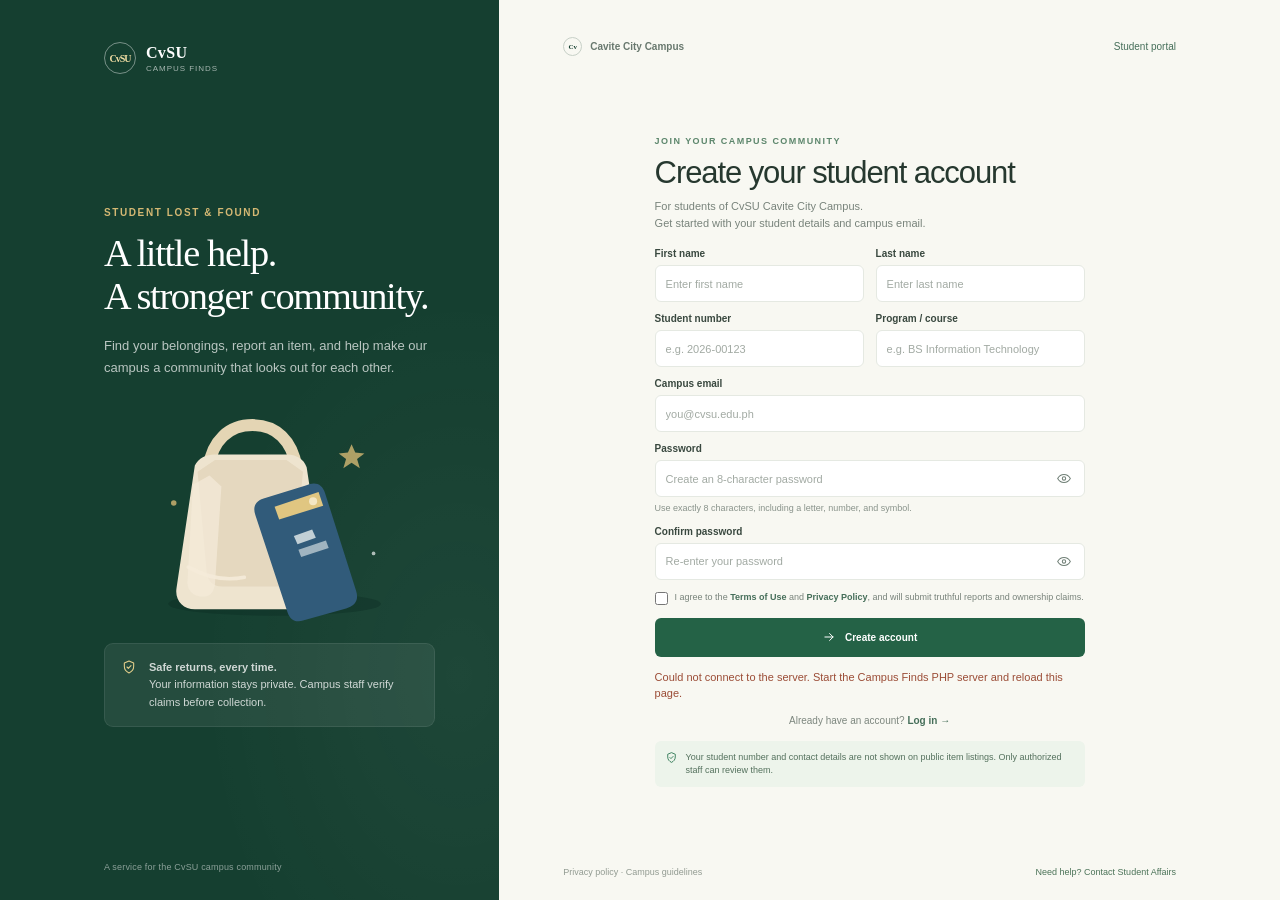
==== commit 67e88df2: "Add files via upload" ====
--- a/register.html
+++ b/register.html
@@ -6,6 +6,11 @@
   <meta name="theme-color" content="#153f30">
   <title>Create an account | Campus Finds</title>
   <link rel="stylesheet" href="style.css">
+  <script>
+    if (window.location.protocol === "file:") {
+      window.location.replace(`http://127.0.0.1:8000/register.html${window.location.search}${window.location.hash}`);
+    }
+  </script>
 </head>
 <body>
   <div class="page">
@@ -156,8 +161,6 @@
   </div>
 
   <script>
-    const accountsStorageKey = "campus-finds-accounts";
-    const profileStorageKey = "campus-finds-student-profile";
     const registerForm = document.querySelector("#register-form");
     const passwordInput = document.querySelector("#register-password");
     const confirmPasswordInput = document.querySelector("#confirm-password");
@@ -183,24 +186,23 @@
       confirmPasswordInput.dispatchEvent(new Event("input"));
     });
 
-    function readAccounts() {
-      const savedAccounts = localStorage.getItem(accountsStorageKey);
-      if (!savedAccounts) {
-        return [];
-      }
-
-      const accounts = JSON.parse(savedAccounts);
-      if (!Array.isArray(accounts)) {
-        throw new Error("Saved account data has an unexpected format.");
-      }
-      return accounts;
-    }
-
-    async function hashPassword(password, salt) {
-      const encoded = new TextEncoder().encode(`${salt}:${password}`);
-      const digest = await crypto.subtle.digest("SHA-256", encoded);
-      return Array.from(new Uint8Array(digest), (byte) => byte.toString(16).padStart(2, "0")).join("");
-    }
+    let csrfToken = "";
+    fetch("api.php?action=current", { credentials: "same-origin" })
+      .then(async (response) => {
+        if (!response.ok) {
+          throw new Error("Unable to connect to the Campus Finds server.");
+        }
+        const session = await response.json();
+        csrfToken = session.csrfToken;
+        if (session.user) {
+          window.location.replace(session.user.role === "admin" ? "admin-dashboard.php" : "student-overview.php");
+        }
+      })
+      .catch((error) => {
+        console.error(error);
+        registerMessage.textContent = "Could not connect to the server. Start the Campus Finds PHP server and reload this page.";
+        registerMessage.classList.add("error");
+      });
 
     registerForm.addEventListener("submit", async (event) => {
       event.preventDefault();
@@ -212,39 +214,38 @@
         confirmPasswordInput.reportValidity();
         return;
       }
+      if (!csrfToken) {
+        registerMessage.textContent = "The server is not ready. Refresh the page and try again.";
+        registerMessage.classList.add("error");
+        return;
+      }
+
+      const formData = new FormData(registerForm);
+      const profile = {
+        firstName: String(formData.get("firstName")).trim(),
+        lastName: String(formData.get("lastName")).trim(),
+        studentNumber: String(formData.get("studentNumber")).trim(),
+        program: String(formData.get("program")).trim(),
+        email: String(formData.get("email")).trim().toLowerCase()
+      };
 
       try {
-        const formData = new FormData(registerForm);
-        const profile = {
-          firstName: String(formData.get("firstName")).trim(),
-          lastName: String(formData.get("lastName")).trim(),
-          studentNumber: String(formData.get("studentNumber")).trim(),
-          program: String(formData.get("program")).trim(),
-          email: String(formData.get("email")).trim().toLowerCase()
-        };
-        const accounts = readAccounts();
-
-        if (accounts.some((account) => account.email === profile.email)) {
-          registerMessage.textContent = "An account with this email already exists. Please log in instead.";
+        const response = await fetch("api.php?action=register", {
+          method: "POST",
+          credentials: "same-origin",
+          headers: { "Content-Type": "application/json", "X-CSRF-Token": csrfToken },
+          body: JSON.stringify({ ...profile, password: passwordInput.value })
+        });
+        const result = await response.json();
+        if (!response.ok) {
+          registerMessage.textContent = result.error || "Unable to create your account.";
           registerMessage.classList.add("error");
           return;
         }
-        if (accounts.some((account) => account.studentNumber === profile.studentNumber)) {
-          registerMessage.textContent = "An account with this student number already exists.";
-          registerMessage.classList.add("error");
-          return;
-        }
-
-        const saltBytes = crypto.getRandomValues(new Uint8Array(16));
-        const salt = Array.from(saltBytes, (byte) => byte.toString(16).padStart(2, "0")).join("");
-        const passwordHash = await hashPassword(passwordInput.value, salt);
-        accounts.push({ ...profile, salt, passwordHash });
-        localStorage.setItem(accountsStorageKey, JSON.stringify(accounts));
-        localStorage.setItem(profileStorageKey, JSON.stringify(profile));
-        window.location.href = "index.html?registered=1";
+        window.location.href = `index.html?registered=1&email=${encodeURIComponent(profile.email)}`;
       } catch (error) {
-        console.error("Unable to register the student account.", error);
-        registerMessage.textContent = "Could not create your account in this browser. Check browser storage settings and try again.";
+        console.error("Unable to register with Campus Finds.", error);
+        registerMessage.textContent = "Could not connect to the server. Check your connection and try again.";
         registerMessage.classList.add("error");
       }
     });
--- a/style.css
+++ b/style.css
@@ -705,6 +705,37 @@
   grid-template-columns: 218px minmax(0, 1fr);
 }
 
+.admin-horizontal-nav {
+  display: flex;
+  flex-wrap: wrap;
+  align-items: center;
+  gap: 5px;
+  padding: 10px 28px;
+  background: #153f30;
+}
+
+.admin-horizontal-nav a {
+  display: inline-flex;
+  min-height: 34px;
+  align-items: center;
+  gap: 8px;
+  padding: 0 11px;
+  border-radius: 5px;
+  color: #d4e0d8;
+  font-size: 10px;
+  text-decoration: none;
+}
+
+.admin-horizontal-nav a > span {
+  font-size: 13px;
+}
+
+.admin-horizontal-nav a:hover,
+.admin-horizontal-nav a.active {
+  background: #285b43;
+  color: #fff;
+}
+
 .dashboard-sidebar {
   position: sticky;
   top: 0;
@@ -781,7 +812,7 @@
   padding: 0 10px;
   border-radius: 5px;
   color: #d4e0d8;
-  font-size: 10px;
+  font-size: 13px;
   text-decoration: none;
 }
 
@@ -1054,6 +1085,22 @@
   text-decoration: none;
 }
 
+.password-help {
+  margin: 12px 0 0;
+  color: #89938b;
+  font-size: 9px;
+}
+
+.password-help a {
+  color: #456e59;
+  font-weight: 600;
+  text-decoration: none;
+}
+
+.password-help a:hover {
+  text-decoration: underline;
+}
+
 .profile-notice {
   margin: 13px 0 0;
   padding: 10px;
@@ -1068,6 +1115,10 @@
   color: #68786e;
   font-size: 8px;
   text-decoration: none;
+  padding: 0;
+  border: 0;
+  background: transparent;
+  cursor: pointer;
 }
 
 .dashboard-content {
@@ -1082,6 +1133,14 @@
   justify-content: space-between;
   gap: 15px;
   margin-bottom: 17px;
+}
+
+.dashboard-heading-actions {
+  display: flex;
+  flex-wrap: wrap;
+  align-items: center;
+  justify-content: flex-end;
+  gap: 7px;
 }
 
 .dashboard-eyebrow {
@@ -1158,6 +1217,52 @@
   margin: 12px 0 15px;
 }
 
+.claim-updates-section {
+  min-width: 0;
+  padding: 14px;
+  border: 1px solid #e7ebe5;
+  border-radius: 7px;
+  background: #fff;
+}
+
+.claim-updates-section .section-heading {
+  margin-bottom: 10px;
+}
+
+.claim-section-description {
+  margin: 4px 0 0;
+  color: #89938b;
+  font-size: 8px;
+  line-height: 1.5;
+}
+
+.empty-claims {
+  display: flex;
+  min-height: 135px;
+  flex-direction: column;
+  align-items: center;
+  justify-content: center;
+  padding: 15px;
+  border: 1px dashed #dce4da;
+  border-radius: 7px;
+  text-align: center;
+}
+
+.empty-claims h3 {
+  margin: 9px 0 4px;
+  color: #405548;
+  font-size: 10px;
+  font-weight: 600;
+}
+
+.empty-claims p {
+  max-width: 280px;
+  margin: 0;
+  color: #89938b;
+  font-size: 8px;
+  line-height: 1.5;
+}
+
 .stat-card {
   display: flex;
   min-height: 66px;
@@ -1209,6 +1314,18 @@
   font-size: 17px;
   font-weight: 600;
   line-height: 1;
+}
+
+.claim-summary-stats .stat-card:first-child p {
+  font-size: 9px;
+}
+
+.claim-summary-stats .stat-card:first-child strong {
+  font-size: 20px;
+}
+
+.claim-summary-stats .stat-card:first-child small {
+  font-size: 8px;
 }
 
 .dashboard-columns {
@@ -1405,6 +1522,258 @@
   margin-top: 0;
 }
 
+.admin-overview-grid {
+  display: grid;
+  grid-template-columns: repeat(3, minmax(0, 1fr));
+  gap: 12px;
+  margin-top: 12px;
+}
+
+.admin-overview-card {
+  display: flex;
+  min-width: 0;
+  flex-direction: column;
+  gap: 11px;
+  padding: 13px;
+  border: 1px solid #e7ebe5;
+  border-radius: 7px;
+  background: #fff;
+}
+
+.admin-overview-heading {
+  display: flex;
+  align-items: flex-start;
+  justify-content: space-between;
+  gap: 8px;
+}
+
+.admin-overview-heading h2 {
+  margin: 0;
+  color: #33483a;
+  font-size: 10px;
+  font-weight: 650;
+}
+
+.admin-overview-heading p {
+  margin: 4px 0 0;
+  color: #89938b;
+  font-size: 7px;
+}
+
+.admin-activity-icon {
+  color: #4c805b;
+  font-size: 13px;
+}
+
+.admin-activity-list {
+  display: grid;
+  min-height: 99px;
+  align-content: start;
+}
+
+.admin-activity-item {
+  display: flex;
+  min-width: 0;
+  align-items: center;
+  gap: 7px;
+  padding: 8px 0;
+  border-bottom: 1px solid #edf0eb;
+}
+
+.admin-activity-item:last-child {
+  border-bottom: 0;
+}
+
+.admin-activity-mark {
+  display: grid;
+  width: 21px;
+  height: 21px;
+  flex: 0 0 auto;
+  place-items: center;
+  border-radius: 50%;
+  background: #edf4eb;
+  color: #4c805b;
+  font-size: 9px;
+}
+
+.admin-activity-copy {
+  display: grid;
+  min-width: 0;
+  flex: 1;
+  gap: 3px;
+}
+
+.admin-activity-copy strong,
+.admin-activity-copy small {
+  overflow: hidden;
+  text-overflow: ellipsis;
+  white-space: nowrap;
+}
+
+.admin-activity-copy strong {
+  color: #405548;
+  font-size: 8px;
+  font-weight: 600;
+}
+
+.admin-activity-copy small {
+  color: #89938b;
+  font-size: 7px;
+}
+
+.status-pill {
+  display: inline-flex;
+  width: fit-content;
+  align-items: center;
+  padding: 4px 7px;
+  border-radius: 9px;
+  background: #edf4eb;
+  color: #55755e;
+  font-size: 7px;
+  line-height: 1;
+  text-transform: capitalize;
+}
+
+.admin-inline-link {
+  display: inline-flex;
+  width: fit-content;
+  align-items: center;
+  gap: 4px;
+  margin-top: auto;
+  color: #33734e;
+  font-size: 7px;
+  font-weight: 600;
+  text-decoration: none;
+}
+
+.admin-inline-link:hover {
+  text-decoration: underline;
+  text-underline-offset: 3px;
+}
+
+.admin-item-summary {
+  display: flex;
+  min-width: 180px;
+  align-items: center;
+  gap: 8px;
+}
+
+.admin-item-thumbnail {
+  display: grid;
+  width: 34px;
+  height: 34px;
+  flex: 0 0 auto;
+  overflow: hidden;
+  place-items: center;
+  border-radius: 5px;
+  background: #f0f3ed;
+  color: #63806b;
+  font-size: 12px;
+}
+
+.admin-item-thumbnail img {
+  width: 100%;
+  height: 100%;
+  object-fit: cover;
+}
+
+.admin-item-copy {
+  display: grid;
+  min-width: 0;
+  gap: 2px;
+}
+
+.admin-item-copy strong {
+  overflow: hidden;
+  color: #405548;
+  font-size: 8px;
+  text-overflow: ellipsis;
+  white-space: nowrap;
+}
+
+.admin-item-copy .table-secondary {
+  overflow: hidden;
+  margin-top: 0;
+  text-overflow: ellipsis;
+  white-space: nowrap;
+}
+
+#item-review-count {
+  width: fit-content;
+  margin: 0 0 8px auto;
+}
+
+.admin-pagination {
+  display: flex;
+  justify-content: flex-end;
+  gap: 4px;
+  margin-top: 9px;
+}
+
+.admin-pagination[hidden] {
+  display: none;
+}
+
+.admin-page-button {
+  display: grid;
+  min-width: 22px;
+  height: 22px;
+  place-items: center;
+  padding: 0 5px;
+  border: 1px solid #e1e7df;
+  border-radius: 4px;
+  background: #fff;
+  color: #627268;
+  font: inherit;
+  font-size: 8px;
+  cursor: pointer;
+}
+
+.admin-page-button:hover:not(:disabled),
+.admin-page-button.active {
+  border-color: #285b43;
+  background: #285b43;
+  color: #fff;
+}
+
+.admin-page-button:disabled {
+  cursor: default;
+}
+
+.admin-privacy-note {
+  display: flex;
+  align-items: center;
+  gap: 8px;
+  margin: 12px 0 0;
+  padding: 10px 12px;
+  border: 1px solid #e1ebe0;
+  border-radius: 6px;
+  background: #edf4eb;
+  color: #65806a;
+  font-size: 7px;
+  line-height: 1.5;
+}
+
+.admin-privacy-note > span:first-child {
+  flex: 0 0 auto;
+  font-size: 12px;
+}
+
+.admin-privacy-note strong {
+  color: #46694e;
+}
+
+.admin-privacy-note a {
+  flex: 0 0 auto;
+  margin-left: auto;
+  color: #33734e;
+  text-decoration: none;
+}
+
+.admin-privacy-note a:hover {
+  text-decoration: underline;
+}
+
 .admin-panel {
   min-width: 0;
   margin-top: 14px;
@@ -1445,6 +1814,219 @@
   font-size: 7px;
 }
 
+.monthly-report-panel {
+  display: grid;
+  gap: 22px;
+}
+
+.monthly-report-grid {
+  display: grid;
+  grid-template-columns: repeat(auto-fit, minmax(160px, 1fr));
+  gap: 14px;
+}
+
+.monthly-report-card {
+  display: grid;
+  gap: 10px;
+  min-height: 87px;
+  padding: 16px 18px;
+  border: 1px solid var(--line);
+  border-radius: 12px;
+  background: #f7f9f6;
+}
+
+.monthly-report-card span {
+  color: var(--muted);
+  font-size: 11px;
+  letter-spacing: .02em;
+}
+
+.monthly-report-card strong {
+  font-size: clamp(20px, 2vw, 28px);
+  line-height: 1.2;
+}
+
+.print-button {
+  justify-self: start;
+}
+
+.monthly-report-document {
+  width: min(100%, 900px);
+  margin: 0 auto;
+  padding: 38px 44px;
+  border: 1px solid #e3e9e1;
+  border-top: 5px solid var(--forest);
+  background: #fff;
+  box-shadow: 0 12px 35px rgb(34 58 42 / 7%);
+}
+
+.monthly-report-header {
+  display: grid;
+  grid-template-columns: auto 1fr auto;
+  align-items: center;
+  gap: 16px;
+  padding-bottom: 20px;
+  border-bottom: 1px solid #dfe6dd;
+}
+
+.report-mark {
+  display: grid;
+  width: 54px;
+  height: 54px;
+  place-items: center;
+  border: 1px solid #cbd9ce;
+  border-radius: 50%;
+  color: var(--forest);
+  font-family: Georgia, "Times New Roman", serif;
+  font-size: 15px;
+  font-weight: 700;
+}
+
+.report-institution,
+.report-campus {
+  margin: 0;
+}
+
+.report-institution {
+  color: #233d2e;
+  font-family: Georgia, "Times New Roman", serif;
+  font-size: 19px;
+  font-weight: 700;
+}
+
+.report-campus {
+  margin-top: 5px;
+  color: #758177;
+  font-size: 11px;
+}
+
+.report-period-block {
+  display: grid;
+  gap: 6px;
+  text-align: right;
+}
+
+.report-period-block span,
+.report-title-block > p {
+  color: #738074;
+  font-size: 9px;
+  font-weight: 700;
+  letter-spacing: .12em;
+  text-transform: uppercase;
+}
+
+.report-period-block strong {
+  color: #264331;
+  font-size: 15px;
+}
+
+.report-title-block {
+  padding: 26px 0 22px;
+  text-align: center;
+}
+
+.report-title-block > p {
+  margin: 0 0 8px;
+  color: #54755c;
+}
+
+.report-title-block h2 {
+  margin: 0;
+  color: #203d2c;
+  font-family: Georgia, "Times New Roman", serif;
+  font-size: 27px;
+  font-weight: 600;
+}
+
+.report-title-block > span {
+  display: block;
+  margin-top: 9px;
+  color: #7a857c;
+  font-size: 10px;
+}
+
+.report-section {
+  margin-top: 20px;
+  break-inside: avoid;
+}
+
+.report-section h3 {
+  display: flex;
+  align-items: center;
+  gap: 9px;
+  margin: 0;
+  padding: 0 0 9px;
+  border-bottom: 1px solid #dfe6dd;
+  color: #304c38;
+  font-size: 13px;
+}
+
+.report-section h3 span {
+  color: #8b7845;
+  font-size: 9px;
+  letter-spacing: .08em;
+}
+
+.monthly-report-table {
+  width: 100%;
+  table-layout: fixed;
+  border-collapse: collapse;
+}
+
+.monthly-report-table th,
+.monthly-report-table td {
+  padding: 9px 12px;
+  border-bottom: 1px solid #edf0eb;
+  font-size: 11px;
+  text-align: left;
+}
+
+.monthly-report-table thead th {
+  border-bottom: 1px solid #dfe6dd;
+  background: #f5f7f3;
+  color: #526056;
+  font-size: 9px;
+  font-weight: 700;
+  text-transform: uppercase;
+}
+
+.monthly-report-table thead th:first-child {
+  width: 22%;
+}
+
+.monthly-report-table thead th:last-child {
+  width: 15%;
+  text-align: right;
+}
+
+.monthly-report-table tbody td:first-child {
+  color: #758177;
+  font-size: 10px;
+}
+
+.monthly-report-table tbody th {
+  color: #526056;
+  font-weight: 500;
+}
+
+.monthly-report-table tbody td:last-child {
+  color: #263f2e;
+  font-size: 13px;
+  font-weight: 700;
+  text-align: right;
+}
+
+.monthly-report-footer {
+  display: flex;
+  justify-content: space-between;
+  gap: 12px;
+  margin-top: 28px;
+  padding-top: 12px;
+  border-top: 1px solid #dfe6dd;
+  color: #7b867d;
+  font-size: 9px;
+}
+
 .admin-search {
   display: flex;
   min-height: 32px;
@@ -1458,6 +2040,125 @@
   font-size: 13px;
 }
 
+@media print {
+  .admin-monthly-report-body {
+    background: #fff;
+    color: #18251c;
+  }
+
+  .admin-monthly-report-body .dashboard-sidebar,
+  .admin-monthly-report-body .admin-horizontal-nav,
+  .admin-monthly-report-body .dashboard-topbar,
+  .admin-monthly-report-body .dashboard-heading,
+  .admin-monthly-report-body .admin-data-error,
+  .admin-monthly-report-body .print-button {
+    display: none !important;
+  }
+
+  .admin-monthly-report-body .dashboard {
+    display: block;
+    min-height: auto;
+  }
+
+  .admin-monthly-report-body .dashboard-main {
+    width: 100%;
+    padding: 0;
+  }
+
+  .admin-monthly-report-body .dashboard-content {
+    width: 100%;
+    margin: 0;
+    padding: 0;
+  }
+
+  .monthly-report-document {
+    width: 100%;
+    margin: 0;
+    padding: 0;
+    border: 0;
+    border-top: 0;
+    box-shadow: none;
+  }
+
+  .monthly-report-header {
+    grid-template-columns: auto 1fr auto;
+  }
+
+  .report-title-block h2 {
+    font-size: 24px;
+  }
+
+  .report-section {
+    break-inside: avoid;
+  }
+
+  .monthly-report-table tr {
+    break-inside: avoid;
+  }
+
+  .monthly-report-table thead {
+    display: table-header-group;
+  }
+
+  .monthly-report-table th,
+  .monthly-report-table td {
+    padding: 8px 10px;
+    border: 1px solid #dfe6dd;
+    color: #263f2e;
+    print-color-adjust: exact;
+    -webkit-print-color-adjust: exact;
+  }
+
+  .monthly-report-table thead th {
+    background: #edf2eb !important;
+  }
+
+  .monthly-report-footer {
+    margin-top: 20px;
+  }
+}
+
+@page {
+  size: A4 portrait;
+  margin: 16mm;
+}
+
+@media (max-width: 600px) {
+  .monthly-report-document {
+    padding: 22px 16px;
+  }
+
+  .monthly-report-header {
+    grid-template-columns: auto 1fr;
+    gap: 12px;
+  }
+
+  .report-period-block {
+    grid-column: 1 / -1;
+    padding-top: 11px;
+    border-top: 1px solid #dfe6dd;
+    text-align: left;
+  }
+
+  .report-institution {
+    font-size: 16px;
+  }
+
+  .report-title-block h2 {
+    font-size: 22px;
+  }
+
+  .monthly-report-table th,
+  .monthly-report-table td {
+    padding: 9px 5px;
+    font-size: 10px;
+  }
+
+  .monthly-report-footer {
+    flex-direction: column;
+  }
+}
+
 .admin-search:focus-within {
   border-color: #779680;
   box-shadow: 0 0 0 3px rgb(72 117 87 / 10%);
@@ -1471,6 +2172,37 @@
   background: transparent;
   color: #34453b;
   font-size: 9px;
+}
+
+.account-role-notice {
+  margin: 0 0 10px;
+  padding: 9px 11px;
+  border: 1px solid #dce9dc;
+  border-radius: 5px;
+  background: #edf6ec;
+  color: #386b48;
+  font-size: 9px;
+}
+
+.account-role-notice[hidden] {
+  display: none;
+}
+
+.account-role-select {
+  max-width: 130px;
+  padding: 6px 22px 6px 8px;
+  border: 1px solid #dce7dd;
+  border-radius: 5px;
+  background: #fff;
+  color: #3d5d46;
+  font: inherit;
+  font-size: 8px;
+}
+
+.account-role-select:disabled {
+  background: #f4f6f2;
+  color: #78837b;
+  cursor: not-allowed;
 }
 
 .admin-table-wrap {
@@ -1573,9 +2305,22 @@
     grid-template-columns: 175px minmax(0, 1fr);
   }
 
+  .admin-overview-grid {
+    grid-template-columns: repeat(2, minmax(0, 1fr));
+  }
+
+  .admin-dashboard-body .admin-stats {
+    grid-template-columns: repeat(2, minmax(0, 1fr));
+  }
+
   .dashboard-sidebar {
     padding-right: 12px;
     padding-left: 12px;
+  }
+
+  .admin-horizontal-nav {
+    padding-right: 18px;
+    padding-left: 18px;
   }
 
   .dashboard-content {
@@ -1597,6 +2342,18 @@
   .dashboard {
     display: flex;
     flex-direction: column;
+  }
+
+  .admin-horizontal-nav {
+    gap: 4px;
+    padding: 8px 12px;
+  }
+
+  .admin-horizontal-nav a {
+    min-height: 36px;
+    flex: 1 1 calc(50% - 4px);
+    padding: 0 8px;
+    font-size: 9px;
   }
 
   .dashboard-sidebar {
@@ -1626,6 +2383,10 @@
   .dashboard-nav {
     grid-template-columns: repeat(3, minmax(0, 1fr));
     gap: 4px;
+  }
+
+  .admin-dashboard-body .dashboard-nav {
+    grid-template-columns: repeat(3, minmax(0, 1fr));
   }
 
   .dashboard-nav a {
@@ -1634,7 +2395,7 @@
     justify-content: center;
     gap: 2px;
     padding: 3px;
-    font-size: 7px;
+    font-size: 10px;
     text-align: center;
   }
 
@@ -1673,8 +2434,26 @@
     padding: 11px;
   }
 
+  .admin-overview-grid {
+    grid-template-columns: 1fr;
+  }
+
+  .admin-privacy-note {
+    align-items: flex-start;
+    flex-wrap: wrap;
+  }
+
+  .admin-privacy-note a {
+    margin-left: 20px;
+  }
+
   .dashboard-heading {
     align-items: flex-start;
+  }
+
+  .dashboard-heading-actions {
+    width: 100%;
+    justify-content: flex-start;
   }
 
   .dashboard-heading h1 {
@@ -1742,3 +2521,599 @@
     gap: 0;
   }
 }
+
+.action-link,
+.filter-button {
+  display: inline-flex;
+  min-height: 34px;
+  align-items: center;
+  justify-content: center;
+  padding: 0 13px;
+  border: 1px solid #dce7dd;
+  border-radius: 5px;
+  background: #fff;
+  color: #33734e;
+  font-size: 9px;
+  font-weight: 600;
+  text-decoration: none;
+  cursor: pointer;
+}
+
+#browse-empty[hidden],
+#item-detail[hidden],
+#claim-form[hidden],
+#image-preview[hidden] {
+  display: none;
+}
+
+.action-link:hover,
+.filter-button:hover {
+  background: #edf4eb;
+}
+
+.browse-toolbar {
+  margin: 0 0 15px;
+  padding: 12px;
+  border: 1px solid #e7ebe5;
+  border-radius: 7px;
+  background: #fff;
+}
+
+.browse-filter {
+  display: flex;
+  align-items: center;
+  gap: 9px;
+}
+
+.browse-search {
+  flex: 1;
+  margin: 0;
+}
+
+.filter-label {
+  color: #6d7b70;
+  font-size: 9px;
+}
+
+.browse-filter select,
+.report-form select,
+.report-form input:not([type="file"]),
+.report-form textarea,
+.claim-form textarea {
+  min-height: 36px;
+  padding: 8px 10px;
+  border: 1px solid #e1e7df;
+  border-radius: 5px;
+  outline: 0;
+  background: #fff;
+  color: #34453b;
+  font: inherit;
+  font-size: 10px;
+}
+
+.browse-filter select:focus,
+.report-form select:focus,
+.report-form input:focus,
+.report-form textarea:focus,
+.claim-form textarea:focus {
+  border-color: #779680;
+  box-shadow: 0 0 0 3px rgb(72 117 87 / 10%);
+}
+
+.inline-message {
+  margin: 8px 0;
+  color: #68786e;
+  font-size: 9px;
+  line-height: 1.5;
+}
+
+.item-grid {
+  display: grid;
+  grid-template-columns: repeat(3, minmax(0, 1fr));
+  gap: 12px;
+}
+
+.item-card {
+  min-width: 0;
+  overflow: hidden;
+  border: 1px solid #e7ebe5;
+  border-radius: 7px;
+  background: #fff;
+  box-shadow: 0 2px 6px rgb(35 55 42 / 3%);
+}
+
+.item-card-image {
+  display: grid;
+  height: 142px;
+  overflow: hidden;
+  place-items: center;
+  background: #eef2eb;
+  color: #66836d;
+  text-decoration: none;
+}
+
+.item-card-image img,
+.overview-item-link img {
+  width: 100%;
+  height: 100%;
+  object-fit: cover;
+}
+
+.item-image-placeholder {
+  display: grid;
+  width: 100%;
+  height: 100%;
+  min-height: 110px;
+  place-items: center;
+  background: linear-gradient(140deg, #edf3eb, #e1ebe0);
+  color: #75917a;
+  font-size: 35px;
+}
+
+.item-card-content {
+  display: grid;
+  gap: 7px;
+  padding: 11px;
+}
+
+.status-pill {
+  display: inline-flex;
+  width: fit-content;
+  align-items: center;
+  padding: 4px 7px;
+  border-radius: 10px;
+  background: #f0f2ed;
+  color: #657369;
+  font-size: 8px;
+  font-weight: 600;
+  text-transform: capitalize;
+}
+
+.status-pill.found,
+.status-pill.published,
+.status-pill.approved,
+.status-pill.resolved {
+  background: #e8f3e8;
+  color: #34704a;
+}
+
+.status-pill.lost,
+.status-pill.pending {
+  background: #faf2df;
+  color: #8a6c2d;
+}
+
+.status-pill.rejected {
+  background: #fae9e5;
+  color: #9a4f3d;
+}
+
+.item-category {
+  color: #879188;
+  font-size: 8px;
+}
+
+.item-card h2 {
+  margin: 0;
+  color: #31483a;
+  font-size: 12px;
+  line-height: 1.4;
+}
+
+.item-card h2 a {
+  color: inherit;
+  text-decoration: none;
+}
+
+.item-card h2 a:hover {
+  color: #33734e;
+}
+
+.item-card-location,
+.item-card-date {
+  margin: 0;
+  color: #758178;
+  font-size: 8px;
+}
+
+.item-card-footer {
+  display: flex;
+  align-items: center;
+  justify-content: space-between;
+  gap: 8px;
+  padding-top: 8px;
+  border-top: 1px solid #edf0eb;
+  color: #89938b;
+  font-size: 7px;
+}
+
+.item-card-footer a {
+  color: #33734e;
+  font-weight: 600;
+  text-decoration: none;
+}
+
+.overview-item-grid {
+  grid-template-columns: repeat(2, minmax(0, 1fr));
+}
+
+.overview-item-link {
+  display: grid;
+  overflow: hidden;
+  gap: 6px;
+  padding: 8px;
+  border: 1px solid #e7ebe5;
+  border-radius: 6px;
+  background: #fff;
+  color: #33483a;
+  text-decoration: none;
+}
+
+.overview-item-link img,
+.overview-item-link .item-image-placeholder {
+  height: 92px;
+  min-height: 92px;
+  border-radius: 4px;
+  object-fit: cover;
+}
+
+.overview-item-link strong {
+  font-size: 9px;
+}
+
+.overview-item-link small {
+  color: #89938b;
+  font-size: 7px;
+}
+
+.report-page {
+  width: min(100%, 900px);
+  margin: 0 auto;
+}
+
+.report-page h1,
+.dashboard-heading h1 {
+  color: #283d32;
+}
+
+.report-layout {
+  display: grid;
+  grid-template-columns: minmax(0, 1.65fr) minmax(200px, .75fr);
+  align-items: start;
+  gap: 14px;
+}
+
+.report-form {
+  display: grid;
+  gap: 2px;
+}
+
+.report-form .field {
+  margin-bottom: 12px;
+}
+
+.report-form .field label,
+.claim-form label {
+  display: block;
+  margin-bottom: 6px;
+  color: #45584c;
+  font-size: 10px;
+  font-weight: 600;
+}
+
+.report-form input:not([type="file"]),
+.report-form select,
+.report-form textarea,
+.claim-form textarea {
+  width: 100%;
+}
+
+.report-form textarea,
+.claim-form textarea {
+  resize: vertical;
+  line-height: 1.5;
+}
+
+.report-form-grid {
+  display: grid;
+  grid-template-columns: repeat(2, minmax(0, 1fr));
+  gap: 12px;
+}
+
+.report-form input[type="file"] {
+  max-width: 100%;
+  color: #657369;
+  font-size: 9px;
+}
+
+.field-optional {
+  color: #929b92;
+  font-weight: 400;
+}
+
+.report-image-preview {
+  display: block;
+  width: min(100%, 260px);
+  max-height: 180px;
+  margin-top: 10px;
+  border-radius: 5px;
+  object-fit: cover;
+}
+
+.report-guidance {
+  padding: 15px;
+  border: 1px solid #dce9dc;
+  border-radius: 7px;
+  background: #edf4eb;
+  color: #55715b;
+}
+
+.report-guidance h2 {
+  margin: 7px 0;
+  color: #355a40;
+  font-size: 12px;
+}
+
+.report-guidance ul {
+  display: grid;
+  gap: 9px;
+  margin: 0;
+  padding-left: 17px;
+  font-size: 9px;
+  line-height: 1.5;
+}
+
+.item-detail-card {
+  display: grid;
+  grid-template-columns: minmax(260px, .9fr) minmax(0, 1.1fr);
+  overflow: hidden;
+  border: 1px solid #e7ebe5;
+  border-radius: 8px;
+  background: #fff;
+}
+
+.item-detail-photo {
+  display: grid;
+  min-height: 310px;
+  place-items: center;
+  background: #edf2eb;
+}
+
+.item-detail-photo img {
+  width: 100%;
+  height: 100%;
+  max-height: 540px;
+  object-fit: cover;
+}
+
+.item-detail-body {
+  padding: 22px;
+}
+
+.item-detail-labels {
+  display: flex;
+  align-items: center;
+  gap: 8px;
+}
+
+.item-detail-body h1 {
+  margin: 10px 0;
+  color: #2f4538;
+  font-size: 22px;
+}
+
+.item-detail-meta {
+  margin: 7px 0;
+  color: #758178;
+  font-size: 10px;
+}
+
+.item-detail-description {
+  margin-top: 16px;
+  padding-top: 14px;
+  border-top: 1px solid #edf0eb;
+  color: #4a5d50;
+  font-size: 10px;
+  line-height: 1.7;
+  white-space: pre-wrap;
+}
+
+.item-detail-owner {
+  margin-top: 12px;
+  color: #89938b;
+  font-size: 8px;
+}
+
+.claim-form {
+  display: grid;
+  gap: 9px;
+  margin-top: 18px;
+  padding: 14px;
+  border-radius: 6px;
+  background: #f5f8f3;
+}
+
+.claim-form h2,
+.claim-form p {
+  margin: 0;
+}
+
+.claim-form h2 {
+  color: #355a40;
+  font-size: 12px;
+}
+
+.claim-form p {
+  color: #718075;
+  font-size: 9px;
+  line-height: 1.5;
+}
+
+.claim-form .submit-button {
+  width: fit-content;
+  min-height: 34px;
+  padding: 0 12px;
+  font-size: 9px;
+}
+
+.activity-columns {
+  display: grid;
+  grid-template-columns: repeat(2, minmax(0, 1fr));
+  align-items: start;
+  gap: 12px;
+}
+
+.activity-list {
+  display: grid;
+  gap: 9px;
+}
+
+.activity-card {
+  display: flex;
+  align-items: center;
+  gap: 10px;
+  padding: 9px;
+  border: 1px solid #edf0eb;
+  border-radius: 6px;
+}
+
+.activity-thumbnail {
+  width: 58px;
+  height: 58px;
+  flex: 0 0 auto;
+  border-radius: 5px;
+  object-fit: cover;
+}
+
+.activity-card-content {
+  display: grid;
+  min-width: 0;
+  flex: 1;
+  gap: 5px;
+}
+
+.activity-card-content > a {
+  overflow: hidden;
+  color: #344b3b;
+  font-size: 10px;
+  font-weight: 600;
+  text-decoration: none;
+  text-overflow: ellipsis;
+}
+
+.activity-card-content p {
+  overflow: hidden;
+  margin: 0;
+  color: #879188;
+  font-size: 8px;
+  text-overflow: ellipsis;
+}
+
+.activity-card-footer {
+  display: flex;
+  align-items: center;
+  gap: 7px;
+}
+
+.admin-review-actions {
+  display: flex;
+  flex-wrap: wrap;
+  gap: 5px;
+}
+
+.admin-review-actions button {
+  padding: 5px 7px;
+  border: 1px solid transparent;
+  border-radius: 4px;
+  font: inherit;
+  font-size: 8px;
+  cursor: pointer;
+}
+
+.review-approve {
+  background: #e8f3e8;
+  color: #34704a;
+}
+
+.review-reject {
+  background: #fae9e5;
+  color: #9a4f3d;
+}
+
+.table-secondary {
+  display: block;
+  max-width: 280px;
+  margin-top: 4px;
+  color: #89938b;
+  font-size: 8px;
+  line-height: 1.5;
+  overflow-wrap: anywhere;
+}
+
+.admin-review-image-cell img {
+  width: 110px;
+  height: 74px;
+  border-radius: 4px;
+  object-fit: cover;
+}
+
+.admin-stats {
+  grid-template-columns: repeat(auto-fit, minmax(130px, 1fr));
+}
+
+.inline-message:empty {
+  display: none;
+}
+
+.inline-message.error,
+.profile-message.error {
+  color: #9b4c36;
+}
+
+@media (max-width: 850px) {
+  .item-grid {
+    grid-template-columns: repeat(2, minmax(0, 1fr));
+  }
+
+  .activity-columns,
+  .report-layout {
+    grid-template-columns: 1fr;
+  }
+
+  .item-detail-card {
+    grid-template-columns: 1fr;
+  }
+
+  .item-detail-photo {
+    min-height: 220px;
+    max-height: 360px;
+  }
+}
+
+@media (max-width: 560px) {
+  .browse-filter {
+    flex-wrap: wrap;
+  }
+
+  .browse-search {
+    flex-basis: 100%;
+  }
+
+  .browse-filter select {
+    flex: 1;
+  }
+
+  .item-grid,
+  .overview-item-grid,
+  .report-form-grid {
+    grid-template-columns: 1fr;
+  }
+
+  .item-card-image {
+    height: 180px;
+  }
+
+  .item-detail-body {
+    padding: 15px;
+  }
+}
